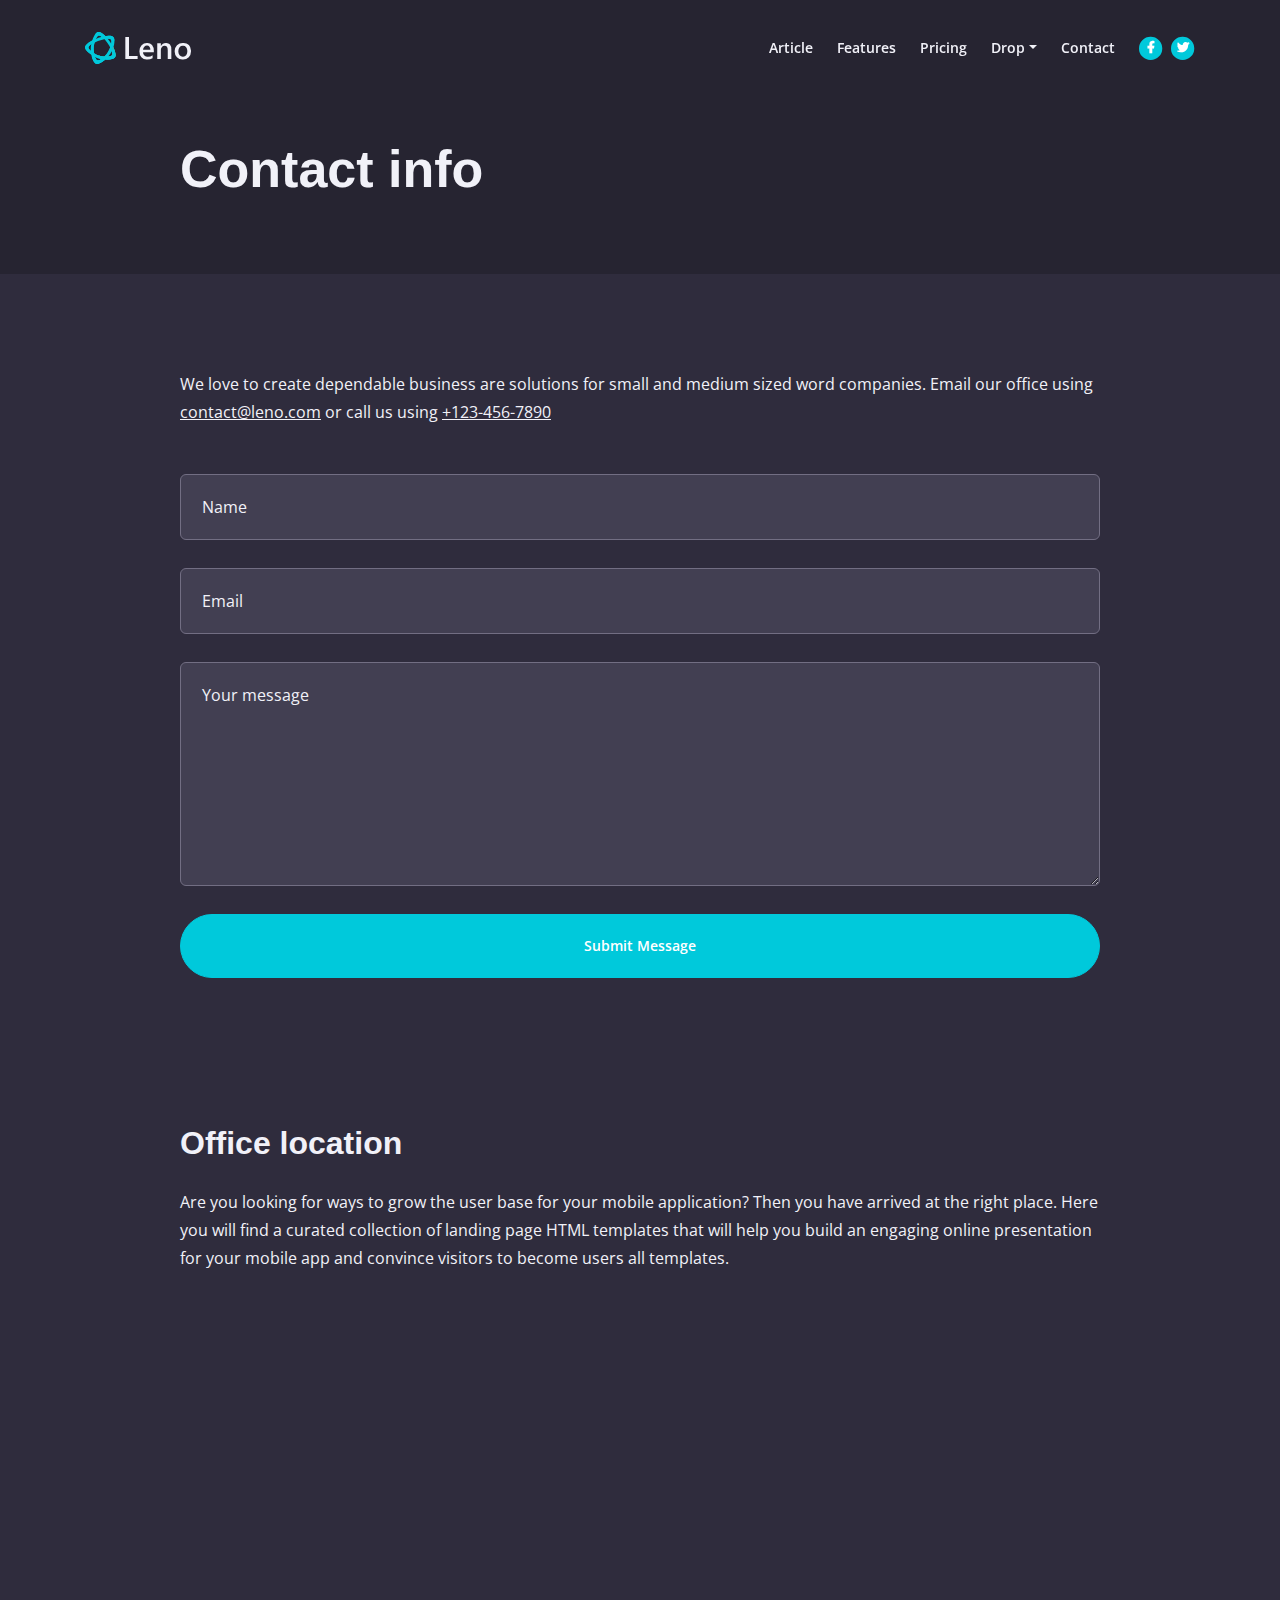
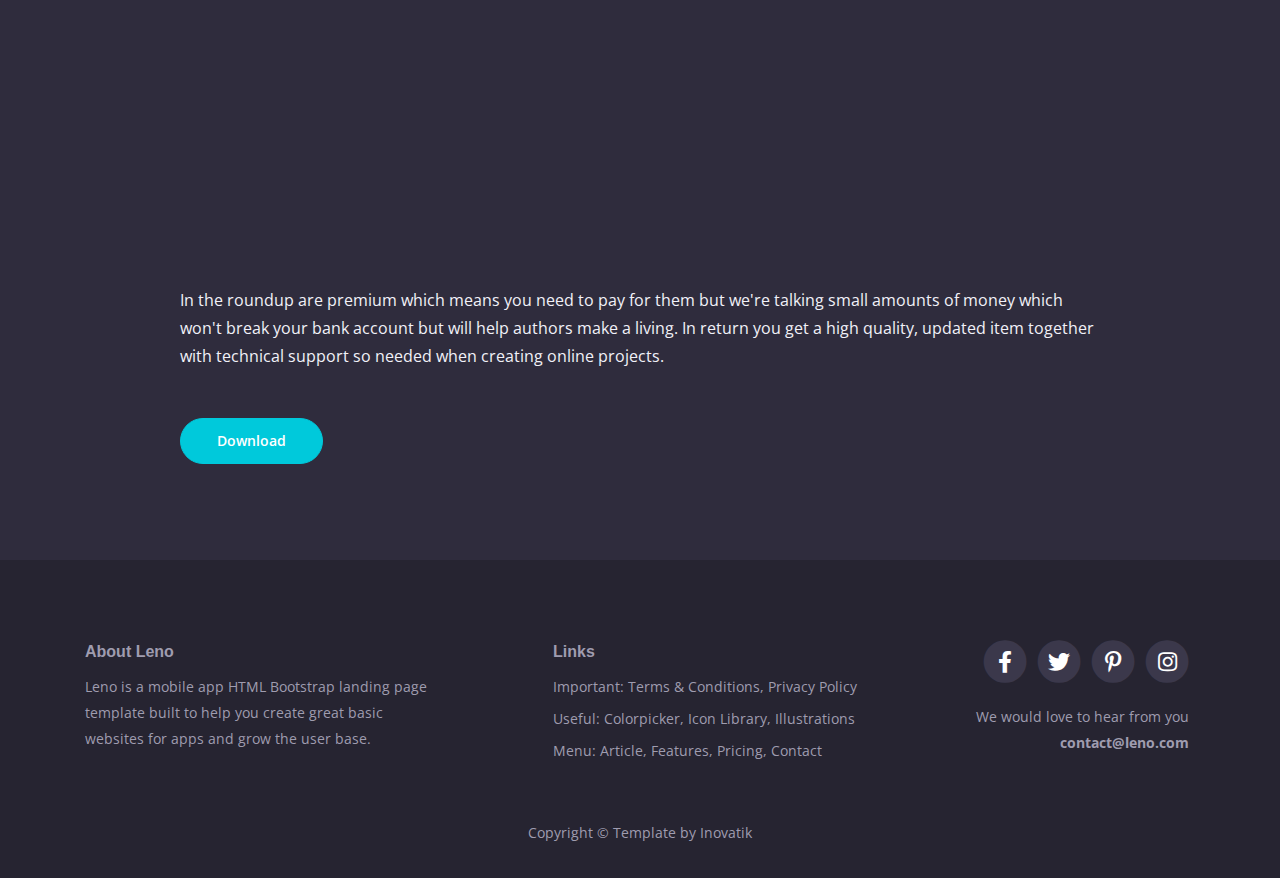
==== contact.html @ f5b984d1 "Init" ====
<!DOCTYPE html>
<html lang="en">

<!-- Mirrored from inovatik.com/leno/contact.html by HTTrack Website Copier/3.x [XR&CO'2014], Sun, 28 Mar 2021 18:27:42 GMT -->
<head>
    <meta charset="utf-8">
    <meta name="viewport" content="width=device-width, initial-scale=1, shrink-to-fit=no">
    
    <!-- SEO Meta Tags -->
    <meta name="description" content="Leno is a mobile app landing page template made with HTML and Bootstrap to help you present mobile apps to the online audience and convince visitors to download from the app stores">
    <meta name="author" content="Inovatik">

    <!-- OG Meta Tags to improve the way the post looks when you share the page on LinkedIn, Facebook, Google+ -->
	<meta property="og:site_name" content="" /> <!-- website name -->
	<meta property="og:site" content="" /> <!-- website link -->
	<meta property="og:title" content=""/> <!-- title shown in the actual shared post -->
	<meta property="og:description" content="" /> <!-- description shown in the actual shared post -->
	<meta property="og:image" content="" /> <!-- image link, make sure it's jpg -->
	<meta property="og:url" content="" /> <!-- where do you want your post to link to -->
	<meta property="og:type" content="article" />

    <!-- Webpage Title -->
    <title>Contact Details - Leno</title>
    
    <!-- Styles -->
    <link href="https://fonts.googleapis.com/css2?family=Open+Sans:ital,wght@0,400;0,600;0,700;1,400&amp;display=swap" rel="stylesheet">
    <link href="https://fonts.googleapis.com/css2?family=Poppins:wght@600&amp;display=swap" rel="stylesheet">
    <link href="css/bootstrap.css" rel="stylesheet">
    <link href="css/fontawesome-all.css" rel="stylesheet">
    <link href="css/swiper.css" rel="stylesheet">
	<link href="css/magnific-popup.css" rel="stylesheet">
	<link href="css/styles.css" rel="stylesheet">
	
	<!-- Favicon  -->
    <link rel="icon" href="images/favicon.png">
</head>
<body data-spy="scroll" data-target=".fixed-top">
    
    <!-- Navigation -->
    <nav class="navbar navbar-expand-lg fixed-top navbar-dark">
        <div class="container">
            
            <!-- Text Logo - Use this if you don't have a graphic logo -->
            <!-- <a class="navbar-brand logo-text page-scroll" href="index.html">Leno</a> -->

            <!-- Image Logo -->
            <a class="navbar-brand logo-image" href="index.html"><img src="images/logo.svg" alt="alternative"></a> 

            <button class="navbar-toggler p-0 border-0" type="button" data-toggle="offcanvas">
                <span class="navbar-toggler-icon"></span>
            </button>

            <div class="navbar-collapse offcanvas-collapse" id="navbarsExampleDefault">
                <ul class="navbar-nav ml-auto">
                    <li class="nav-item">
                        <a class="nav-link page-scroll" href="article.html">Article <span class="sr-only">(current)</span></a>
                    </li>
                    <li class="nav-item">
                        <a class="nav-link page-scroll" href="features.html">Features</a>
                    </li>
                    <li class="nav-item">
                        <a class="nav-link page-scroll" href="pricing.html">Pricing</a>
                    </li>
                    <li class="nav-item dropdown">
                        <a class="nav-link dropdown-toggle" href="#" id="dropdown01" data-toggle="dropdown" aria-haspopup="true" aria-expanded="false">Drop</a>
                        <div class="dropdown-menu" aria-labelledby="dropdown01">
                            <a class="dropdown-item page-scroll" href="terms.html">Terms Conditions</a>
                            <div class="dropdown-divider"></div>
                            <a class="dropdown-item page-scroll" href="privacy.html">Privacy Policy</a>
                        </div>
                    </li>
                    <li class="nav-item">
                        <a class="nav-link page-scroll" href="contact.html">Contact</a>
                    </li>
                </ul>
                <span class="nav-item social-icons">
                    <span class="fa-stack">
                        <a href="#your-link">
                            <i class="fas fa-circle fa-stack-2x"></i>
                            <i class="fab fa-facebook-f fa-stack-1x"></i>
                        </a>
                    </span>
                    <span class="fa-stack">
                        <a href="#your-link">
                            <i class="fas fa-circle fa-stack-2x"></i>
                            <i class="fab fa-twitter fa-stack-1x"></i>
                        </a>
                    </span>
                </span>
            </div> <!-- end of navbar-collapse -->
        </div> <!-- end of container -->
    </nav> <!-- end of navbar -->
    <!-- end of navigation -->


    <!-- Header -->
    <header class="ex-header bg-dark-blue">
        <div class="container">
            <div class="row">
                <div class="col-xl-10 offset-xl-1">
                    <h1>Contact info</h1>
                </div> <!-- end of col -->
            </div> <!-- end of row -->
        </div> <!-- end of container -->
    </header> <!-- end of ex-header -->
    <!-- end of header -->


    <!-- Form -->
    <div class="ex-form-1 pt-6 pb-5">
        <div class="container">
            <div class="row">
                <div class="col-xl-10 offset-xl-1">
                    <p class="mb-5">We love to create dependable business are solutions for small and medium sized word companies. Email our office using <a href="mailto:contact@leno.com">contact@leno.com</a> or call us using <a href="tel:123-456-7890">+123-456-7890</a></p>
                    
                    <!-- Contact Form -->
                    <form id="contactForm" class="mb-6" data-toggle="validator" data-focus="false">
                        <div class="form-group">
                            <input type="text" class="form-control-input" id="cname" required>
                            <label class="label-control" for="cname">Name</label>
                            <div class="help-block with-errors"></div>
                        </div>
                        <div class="form-group">
                            <input type="email" class="form-control-input" id="cemail" required>
                            <label class="label-control" for="cemail">Email</label>
                            <div class="help-block with-errors"></div>
                        </div>
                        <div class="form-group">
                            <textarea class="form-control-textarea" id="cmessage" required></textarea>
                            <label class="label-control" for="cmessage">Your message</label>
                            <div class="help-block with-errors"></div>
                        </div>
                        <div class="form-group">
                            <button type="submit" class="form-control-submit-button">Submit Message</button>
                        </div>
                        <div class="form-message">
                            <div id="cmsgSubmit" class="h3 text-center hidden"></div>
                        </div>
                    </form>
                    <!-- end of contact form -->

                </div> <!-- end of col -->
            </div> <!-- end of row -->
        </div> <!-- end of container -->
    </div> <!-- end of ex-form-1 -->
    <!-- end of form -->


    <!-- Basic -->
    <div class="ex-basic-1">
        <div class="container">
            <div class="row">
                <div class="col-xl-10 offset-xl-1">
                    <h2 class="mb-4">Office location</h2>
                    <p class="mb-5">Are you looking for ways to grow the user base for your mobile application? Then you have arrived at the right place. Here you will find a curated collection of landing page HTML templates that will help you build an engaging online presentation for your mobile app and convince visitors to become users all templates.</p>
                        
                    <div class="map-responsive">
                        <iframe src="https://www.google.com/maps/embed?pb=!1m18!1m12!1m3!1d1241.5303553091994!2d-0.14076024298621118!3d51.51210217963597!2m3!1f0!2f0!3f0!3m2!1i1024!2i768!4f13.1!3m3!1m2!1s0x487604d502268421%3A0x6a7d62889992f993!2sRegent+St%2C+Soho%2C+London+W1B+5TH%2C+UK!5e0!3m2!1sen!2sro!4v1476174541049" allowfullscreen></iframe>
                    </div>
                        
                    <p class="mb-5">In the roundup are premium which means you need to pay for them but we're talking small amounts of money which won't break your bank account but will help authors make a living. In return you get a high quality, updated item together with technical support so needed when creating online projects.</p>
                    <a class="btn-solid-reg mb-6" href="index.html">Download</a>
                </div> <!-- end of col -->
            </div> <!-- end of row -->
        </div> <!-- end of container -->
    </div> <!-- end of ex-basic-1 -->
    <!-- end of basic -->


    <!-- Footer -->
    <div class="footer bg-dark-blue">
        <div class="container">
            <div class="row">
                <div class="col-lg-12">
                    <div class="footer-col first">
                        <h6>About Leno</h6>
                        <p class="p-small">Leno is a mobile app HTML Bootstrap landing page template built to help you create great basic websites for apps and grow the user base.</p>
                    </div> <!-- end of footer-col -->
                    <div class="footer-col second">
                        <h6>Links</h6>
                        <ul class="list-unstyled li-space-lg p-small">
                            <li>Important: <a href="terms.html">Terms & Conditions</a>, <a href="privacy.html">Privacy Policy</a></li>
                            <li>Useful: <a href="#">Colorpicker</a>, <a href="#">Icon Library</a>, <a href="#">Illustrations</a></li>
                            <li>Menu: <a href="article.html">Article</a>, <a href="features.html">Features</a>, <a href="pricing.html">Pricing</a>, <a href="contact.html">Contact</a></li>
                        </ul>
                    </div> <!-- end of footer-col -->
                    <div class="footer-col third">
                        <span class="fa-stack">
                            <a href="#your-link">
                                <i class="fas fa-circle fa-stack-2x"></i>
                                <i class="fab fa-facebook-f fa-stack-1x"></i>
                            </a>
                        </span>
                        <span class="fa-stack">
                            <a href="#your-link">
                                <i class="fas fa-circle fa-stack-2x"></i>
                                <i class="fab fa-twitter fa-stack-1x"></i>
                            </a>
                        </span>
                        <span class="fa-stack">
                            <a href="#your-link">
                                <i class="fas fa-circle fa-stack-2x"></i>
                                <i class="fab fa-pinterest-p fa-stack-1x"></i>
                            </a>
                        </span>
                        <span class="fa-stack">
                            <a href="#your-link">
                                <i class="fas fa-circle fa-stack-2x"></i>
                                <i class="fab fa-instagram fa-stack-1x"></i>
                            </a>
                        </span>
                        <p class="p-small">We would love to hear from you <a href="mailto:contact@leno.com"><strong>contact@leno.com</strong></a></p>
                    </div> <!-- end of footer-col -->
                </div> <!-- end of col -->
            </div> <!-- end of row -->
        </div> <!-- end of container -->
    </div> <!-- end of footer -->  
    <!-- end of footer -->


    <!-- Copyright -->
    <div class="copyright bg-dark-blue">
        <div class="container">
            <div class="row">
                <div class="col-lg-12">
                    <p class="p-small">Copyright © <a href="https://inovatik.com/">Template by Inovatik</a></p>
                </div> <!-- end of col -->
            </div> <!-- enf of row -->
        </div> <!-- end of container -->
    </div> <!-- end of copyright --> 
    <!-- end of copyright -->
    
    	
    <!-- Scripts -->
    <script src="js/jquery.min.js"></script> <!-- jQuery for Bootstrap's JavaScript plugins -->
    <script src="js/bootstrap.min.js"></script> <!-- Bootstrap framework -->
    <script src="js/jquery.easing.min.js"></script> <!-- jQuery Easing for smooth scrolling between anchors -->
    <script src="js/swiper.min.js"></script> <!-- Swiper for image and text sliders -->
    <script src="js/jquery.magnific-popup.js"></script> <!-- Magnific Popup for lightboxes -->
    <script src="js/morphext.min.js"></script> <!-- Morphtext rotating text in the header -->
    <script src="js/scripts.js"></script> <!-- Custom scripts -->
</body>

<!-- Mirrored from inovatik.com/leno/contact.html by HTTrack Website Copier/3.x [XR&CO'2014], Sun, 28 Mar 2021 18:27:42 GMT -->
</html>
---- css/styles.css ----
/* Template: Leno Mobile App Website Bootstrap HTML Template
   Author: Inovatik
   Description: Master CSS file
*/

/*****************************************
Table Of Contents:

- General Styles
- Navigation
- Header
- Testimonials
- Features
- Video
- Details 1
- Details 1 Lightbox
- Details 2
- Statistics
- Screenshots
- Download
- Footer
- Copyright
- Back To Top Button
- Extra Pages
******************************************/

/*****************************************
Colors:
- Backgrounds - light dark blue #2f2c3d
- Background, navbar - dark blue #262431
- Input fields, text-box - light dark blue #423f52
- Buttons, icons - blue #00c9db
- Body text, heading text - light gray #f1f1f8
******************************************/


/**************************/
/*     General Styles     */
/**************************/
body,
html {
    width: 100%;
	height: 100%;
	background-color: #2f2c3d;
}

body, p {
	color: #f1f1f8; 
	font: 400 1rem/1.75rem "Open Sans", sans-serif;
}

h1 {
	color: #f1f1f8;
	font: 700 2.75rem/3.5rem "Montserrat", sans-serif;
}

h2 {
	color: #f1f1f8;
	font: 700 2rem/2.625rem "Montserrat", sans-serif;
}

h3 {
	color: #f1f1f8;
	font: 700 1.5rem/2.25rem "Montserrat", sans-serif;
}

h4 {
	color: #f1f1f8;
	font: 700 1.375rem/2.125rem "Montserrat", sans-serif;
}

h5 {
	color: #f1f1f8;
	font: 700 1.125rem/1.625rem "Montserrat", sans-serif;
}

h6 {
	color: #f1f1f8;
	font: 700 1rem/1.5rem "Montserrat", sans-serif;
}

.p-large {
	font-size: 1.125rem;
	line-height: 1.875rem;
}

.p-small {
	font-size: 0.875rem;
	line-height: 1.625rem;
}

.testimonial-text {
	font-style: italic;
}

.testimonial-author {
	font: 700 1rem/1.5rem "Montserrat", sans-serif;
}

.li-space-lg li {
	margin-bottom: 0.5rem;
}

a {
	color: #f1f1f8;
	text-decoration: underline;
}

a:hover {
	color: #f1f1f8;
	text-decoration: underline;
}

.blue {
	color: #00c9db;
}

.hr-heading {
	display: inline-block;
	width: 4.5rem;
	height: 0.125rem;
	margin-top: 0;
	border: none;
	background-color: #00c9db;
}

.bg-dark-blue {
	background-color: #262431;
}

.mb-6 {
	margin-bottom: 6rem;
}

.pt-6 {
	padding-top: 6rem;
}

.btn-solid-reg {
	display: inline-block;
	padding: 1.375rem 2.25rem 1.375rem 2.25rem;
	border: 1px solid #00c9db;
	border-radius: 2rem;
	background-color: #00c9db;
	color: #ffffff;
	font-weight: 600;
	font-size: 0.875rem;
	line-height: 0;
	text-decoration: none;
	transition: all 0.2s;
}

.btn-solid-reg:hover {
	border: 1px solid #00c9db;
	background-color: transparent;
	color: #00c9db;
	text-decoration: none;
}

.btn-solid-lg {
	display: inline-block;
	padding: 1.625rem 2.5rem 1.625rem 2.5rem;
	border: 1px solid #00c9db;
	border-radius: 2rem;
	background-color: #00c9db;
	color: #ffffff;
	font-weight: 600;
	font-size: 0.875rem;
	line-height: 0;
	text-decoration: none;
	transition: all 0.2s;
}

.btn-solid-lg:hover {
	border: 1px solid #00c9db;
	background-color: transparent;
	color: #00c9db;
	text-decoration: none;
}

.btn-solid-lg .fab {
	margin-right: 0.5rem;
	font-size: 1.25rem;
	line-height: 0;
	vertical-align: top;
}

.btn-solid-lg .fab.fa-google-play {
	font-size: 1rem;
}

.btn-outline-reg {
	display: inline-block;
	padding: 1.375rem 2.25rem 1.375rem 2.25rem;
	border: 1px solid #f1f1f8;
	border-radius: 2rem;
	background-color: transparent;
	color: #f1f1f8;
	font-weight: 600;
	font-size: 0.875rem;
	line-height: 0;
	text-decoration: none;
	transition: all 0.2s;
}

.btn-outline-reg:hover {
	border: 1px solid #f1f1f8;
	background-color: #f1f1f8;
	color: #2f2c3d;
	text-decoration: none;
}

.btn-outline-lg {
	display: inline-block;
	padding: 1.5rem 2.375rem 1.5rem 2.375rem;
	border: 1px solid #f1f1f8;
	border-radius: 2rem;
	background-color: transparent;
	color: #f1f1f8;
	font-weight: 600;
	font-size: 0.875rem;
	line-height: 0;
	text-decoration: none;
	transition: all 0.2s;
}

.btn-outline-lg:hover {
	border: 1px solid #f1f1f8;
	background-color: #f1f1f8;
	color: #2f2c3d;
	text-decoration: none;
}

.btn-outline-sm {
	display: inline-block;
	padding: 1rem 1.5rem 1rem 1.5rem;
	border: 1px solid #f1f1f8;
	border-radius: 2rem;
	background-color: transparent;
	color: #f1f1f8;
	font-weight: 600;
	font-size: 0.875rem;
	line-height: 0;
	text-decoration: none;
	transition: all 0.2s;
}

.btn-outline-sm:hover {
	border: 1px solid #f1f1f8;
	background-color: #f1f1f8;
	color: #2f2c3d;
	text-decoration: none;
}

.form-group {
	position: relative;
	margin-bottom: 1.25rem;
}

.form-group.has-error.has-danger {
	margin-bottom: 0.625rem;
}

.form-group.has-error.has-danger .help-block.with-errors ul {
	margin-top: 0.375rem;
}

.label-control {
	position: absolute;
	top: 0.87rem;
	left: 1.375rem;
	color: #f1f1f8;
	opacity: 1;
	font-size: 0.875rem;
	line-height: 1.375rem;
	cursor: text;
	transition: all 0.2s ease;
}

.form-control-input:focus + .label-control,
.form-control-input.notEmpty + .label-control,
.form-control-textarea:focus + .label-control,
.form-control-textarea.notEmpty + .label-control {
	top: 0.125rem;
	opacity: 1;
	font-size: 0.75rem;
	font-weight: 700;
}

.form-control-input,
.form-control-select {
	display: block; /* needed for proper display of the label in Firefox, IE, Edge */
	width: 100%;
	padding-top: 1.0625rem;
	padding-bottom: 0.0625rem;
	padding-left: 1.3125rem;
	border: 1px solid #726e83;
	border-radius: 0.375rem;
	background-color: #423f52;
	color: #f1f1f8;
	font-size: 0.875rem;
	line-height: 1.875rem;
	transition: all 0.2s;
	-webkit-appearance: none; /* removes inner shadow on form inputs on ios safari */
}

.form-control-select {
	padding-top: 0.5rem;
	padding-bottom: 0.5rem;
	height: 3rem;
}

select {
    /* you should keep these first rules in place to maintain cross-browser behavior */
    -webkit-appearance: none;
	-moz-appearance: none;
	-ms-appearance: none;
    -o-appearance: none;
    appearance: none;
    background-image: url('../images/down-arrow.png');
    background-position: 96% 50%;
    background-repeat: no-repeat;
    outline: none;
}

.form-control-textarea {
	display: block; /* used to eliminate a bottom gap difference between Chrome and IE/FF */
	width: 100%;
	height: 14rem; /* used instead of html rows to normalize height between Chrome and IE/FF */
	padding-top: 1.5rem;
	padding-left: 1.3125rem;
	border: 1px solid #726e83;
	border-radius: 0.375rem;
	background-color: #423f52;
	color: #f1f1f8;
	font-size: 0.875rem;
	line-height: 1.75rem;
	transition: all 0.2s;
}

.form-control-input:focus,
.form-control-select:focus,
.form-control-textarea:focus {
	border: 1px solid #a1a1a1;
	outline: none; /* Removes blue border on focus */
}

.form-control-input:hover,
.form-control-select:hover,
.form-control-textarea:hover {
	border: 1px solid #a1a1a1;
}

input[type='checkbox'] {
	vertical-align: -10%;
	margin-right: 0.5rem;
}

.form-control-submit-button {
	display: inline-block;
	width: 100%;
	height: 3.125rem;
	border: 1px solid #00c9db;
	border-radius: 0.375rem;
	background-color: #00c9db;
	color: #ffffff;
	font-weight: 600;
	font-size: 0.875rem;
	line-height: 0;
	cursor: pointer;
	transition: all 0.2s;
}

.form-control-submit-button:hover {
	border: 1px solid #00c9db;
	background-color: transparent;
	color: #00c9db;
}


/* Fade-move Animation For Details Lightbox - Magnific Popup */
/* at start */
.my-mfp-slide-bottom .zoom-anim-dialog {
	opacity: 0;
	transition: all 0.2s ease-out;
	-webkit-transform: translateY(-1.25rem) perspective(37.5rem) rotateX(10deg);
	-ms-transform: translateY(-1.25rem) perspective(37.5rem) rotateX(10deg);
	transform: translateY(-1.25rem) perspective(37.5rem) rotateX(10deg);
}

/* animate in */
.my-mfp-slide-bottom.mfp-ready .zoom-anim-dialog {
	opacity: 1;
	-webkit-transform: translateY(0) perspective(37.5rem) rotateX(0); 
	-ms-transform: translateY(0) perspective(37.5rem) rotateX(0); 
	transform: translateY(0) perspective(37.5rem) rotateX(0); 
}

/* animate out */
.my-mfp-slide-bottom.mfp-removing .zoom-anim-dialog {
	opacity: 0;
	-webkit-transform: translateY(-0.625rem) perspective(37.5rem) rotateX(10deg); 
	-ms-transform: translateY(-0.625rem) perspective(37.5rem) rotateX(10deg); 
	transform: translateY(-0.625rem) perspective(37.5rem) rotateX(10deg); 
}

/* dark overlay, start state */
.my-mfp-slide-bottom.mfp-bg {
	opacity: 0;
	transition: opacity 0.2s ease-out;
}

/* animate in */
.my-mfp-slide-bottom.mfp-ready.mfp-bg {
	opacity: 0.8;
}
/* animate out */
.my-mfp-slide-bottom.mfp-removing.mfp-bg {
	opacity: 0;
}
/* end of fade-move animation for details lightbox - magnific popup */

/* Fade Animation For Image Lightbox - Magnific Popup */
@-webkit-keyframes fadeIn {
	from {
		opacity: 0;
	}
	to {
		opacity: 1;
	}
}

@keyframes fadeIn {
	from {
		opacity: 0;
	}
	to {
		opacity: 1;
	}
}

.fadeIn {
	-webkit-animation: fadeIn 0.6s;
	animation: fadeIn 0.6s;
}

@-webkit-keyframes fadeOut {
	from {
		opacity: 1;
	}
	to {
		opacity: 0;
	}
}

@keyframes fadeOut {
	from {
		opacity: 1;
	}
	to {
		opacity: 0;
	}
}

.fadeOut {
	-webkit-animation: fadeOut 0.8s;
	animation: fadeOut 0.8s;
}
/* end of fade animation for image lightbox - magnific popup */


/**********************/
/*     Navigation     */
/**********************/
.navbar {
	background-color: #262431;
	font-weight: 600;
	font-size: 0.875rem;
	line-height: 0.875rem;
	box-shadow: 0 0.0625rem 0.375rem 0 rgba(0, 0, 0, 0.3);
}

.navbar .navbar-brand {
	padding-top: 0.25rem;
	padding-bottom: 0.25rem;
}

.navbar .logo-image img {
    width: 6.625rem;
	height: 2rem;
}

.navbar .logo-text {
	color: #f1f1f8;
	font-weight: 700;
	font-size: 2rem;
	line-height: 1rem;
	text-decoration: none;
}

.offcanvas-collapse {
	position: fixed;
	top: 3.25rem; /* adjusts the height between the top of the page and the offcanvas menu */
	bottom: 0;
	left: 100%;
	width: 100%;
	padding-right: 1rem;
	padding-left: 1rem;
	overflow-y: auto;
	visibility: hidden;
	background-color: #262431;
	transition: visibility .3s ease-in-out, -webkit-transform .3s ease-in-out;
	transition: transform .3s ease-in-out, visibility .3s ease-in-out;
	transition: transform .3s ease-in-out, visibility .3s ease-in-out, -webkit-transform .3s ease-in-out;
}

.offcanvas-collapse.open {
	visibility: visible;
	-webkit-transform: translateX(-100%);
	transform: translateX(-100%);
}

.navbar .navbar-nav {
	margin-top: 0.75rem;
	margin-bottom: 0.5rem;
}

.navbar .nav-item .nav-link {
	padding-top: 0.625rem;
	padding-bottom: 0.625rem;
	color: #f1f1f8;
	text-decoration: none;
	transition: all 0.2s ease;
}

.navbar .nav-item.dropdown.show .nav-link,
.navbar .nav-item .nav-link:hover,
.navbar .nav-item .nav-link.active {
	color: #00c9db;
}

/* Dropdown Menu */
.navbar .dropdown .dropdown-menu {
	animation: fadeDropdown 0.2s; /* required for the fade animation */
}

@keyframes fadeDropdown {
    0% {
        opacity: 0;
    }

    100% {
        opacity: 1;
	}
}

.navbar .dropdown-menu {
	margin-top: 0.5rem;
	margin-bottom: 0.5rem;
	padding-top: 0.75rem;
	padding-bottom: 0.75rem;
	border: none;
	background-color: #262431;
}

.navbar .dropdown-item {
	padding-top: 0.5rem;
	padding-bottom: 0.5rem;
	color: #f1f1f8;
	font-weight: 600;
	font-size: 0.875rem;
	line-height: 0.875rem;
	text-decoration: none;
}

.navbar .dropdown-item:hover {
	background-color: #262431;
	color: #00c9db;
}

.navbar .dropdown-divider {
	width: 100%;
	height: 1px;
	margin: 0.5rem auto 0.5rem auto;
	border: none;
	background-color: #3a3942;
}
/* end of dropdown menu */

.navbar .social-icons {
	display: block;
}

.navbar .fa-stack {
	width: 2em;
	margin-top: 0.25rem;
	margin-right: 0.25rem;
	font-size: 0.75rem;
}

.navbar .fa-stack-2x {
	color: #00c9db;
	transition: all 0.2s ease;
}

.navbar .fa-stack-1x {
	color: #ffffff;
	transition: all 0.2s ease;
}

.navbar .fa-stack:hover .fa-stack-2x {
	color: #ffffff;
}

.navbar .fa-stack:hover .fa-stack-1x {
	color: #00c9db;
}

.navbar .navbar-toggler {
	padding: 0;
	border: none;
	font-size: 1.25rem;
}


/*****************/
/*    Header     */
/*****************/
.header {
	padding-top: 8rem;
	padding-bottom: 7.75rem;
	background: linear-gradient(rgba(0, 0, 0, 0.0), rgba(0, 0, 0, 0.0)), url('../images/header-background.jpg') center center no-repeat;
	background-size: cover;
	text-align: center;
}

.header h1 {
	margin-bottom: 1rem;
}

.header h1 #js-rotating {
	color: #00c9db;
}

.header .p-large {
	margin-bottom: 2.5rem;
}

.header .btn-solid-lg {
	margin-right: 0.375rem;
	margin-bottom: 1.125rem;
	margin-left: 0.375rem;
}

.header .text-container {
	margin-bottom: 4rem;
}


/************************/
/*     Testimonials     */
/************************/
.slider-1 {
	padding-top: 7rem;
	padding-bottom: 7rem;
}

.slider-1 .slider-container {
	position: relative;
}

.slider-1 .swiper-container {
	position: static;
	width: 86%;
	text-align: center;
}

.slider-1 .swiper-button-prev:focus,
.slider-1 .swiper-button-next:focus {
	/* even if you can't see it chrome you can see it on mobile device */
	outline: none;
}

.slider-1 .swiper-button-prev {
	left: -0.875rem;
	background-image: url("data:image/svg+xml;charset=utf-8,%3Csvg%20xmlns%3D'http%3A%2F%2Fwww.w3.org%2F2000%2Fsvg'%20viewBox%3D'0%200%2028%2044'%3E%3Cpath%20d%3D'M0%2C22L22%2C0l2.1%2C2.1L4.2%2C22l19.9%2C19.9L22%2C44L0%2C22L0%2C22L0%2C22z'%20fill%3D'%23ffffff'%2F%3E%3C%2Fsvg%3E");
	background-size: 1.125rem 1.75rem;
}

.slider-1 .swiper-button-next {
	right: -0.875rem;
	background-image: url("data:image/svg+xml;charset=utf-8,%3Csvg%20xmlns%3D'http%3A%2F%2Fwww.w3.org%2F2000%2Fsvg'%20viewBox%3D'0%200%2028%2044'%3E%3Cpath%20d%3D'M27%2C22L27%2C22L5%2C44l-2.1-2.1L22.8%2C22L2.9%2C2.1L5%2C0L27%2C22L27%2C22z'%20fill%3D'%23ffffff'%2F%3E%3C%2Fsvg%3E");
	background-size: 1.125rem 1.75rem;
}

.slider-1 .card {
	position: relative;
	border: none;
	background-color: transparent;
}

.slider-1 .card-image {
	width: 5rem;
	height: 5rem;
	margin-right: auto;
	margin-bottom: 1.25rem;
	margin-left: auto;
	border-radius: 50%;
}

.slider-1 .card-body {
	padding: 0;
}

.slider-1 .testimonial-text {
	margin-bottom: 0.75rem;
}

.slider-1 .testimonial-author {
	margin-bottom: 0;
}


/********************/
/*     Features     */
/********************/
.tabs {
	padding-top: 7.5rem;
	padding-bottom: 5.75rem;
	background-color: #2f2c3d;
}

.tabs h2 {
	text-align: center;
}

.tabs .p-heading {
	margin-bottom: 3.125rem;
	text-align: center;
}

.tabs .nav-tabs {
	margin-right: auto;
	margin-bottom: 2.5rem;
	margin-left: auto;
	justify-content: center;
	border-bottom: none;
}

.tabs .nav-link {
	margin-bottom: 1rem;
	padding: 0.5rem 1.375rem 0.25rem 1.375rem;
	border: none;
	border-bottom: 0.1875rem solid #f1f1f8;
	border-radius: 0;
	color: #f1f1f8;
	font: 700 1rem/1.75rem "Montserrat", sans-serif;
	text-decoration: none;
	transition: all 0.2s ease;
}

.tabs .nav-link.active,
.tabs .nav-link:hover {
	border-bottom: 0.1875rem solid #00c9db;
	background-color: transparent;
	color: #00c9db;
}

.tabs .nav-link .fas {
	margin-right: 0.375rem;
	font-size: 1rem;
}

.tabs .tab-content {
	width: 100%; /* for proper display in IE11 */
}

.tabs .fa-stack {
	width: 2em;
	margin-right: 0.625rem;
	font-size: 1.25rem;
}

.tabs .fa-stack-2x {
	color: #00c9db;
}

.tabs .fa-stack-1x {
	color: #ffffff;
}

.tabs #tab-1 .li-space-lg li {
	margin-bottom: 1.375rem;
}

.tabs #tab-1 img {
	display: block;
	margin: 2rem auto 5rem auto;
}

.tabs #tab-2 img {
	display: block;
	margin: 0 auto 4rem auto;
}

.tabs #tab-2 p.sub-heading {
	margin-bottom: 2.5rem;
}

.tabs #tab-2 .list-unstyled {
	margin-bottom: 0;
}

.tabs #tab-2 .li-space-lg li {
	margin-bottom: 1.375rem;
}

.tabs #tab-2 h3 {
	margin-bottom: 0.75rem;
}

.tabs #tab-3 .li-space-lg li {
	margin-bottom: 1.375rem;
}

.tabs #tab-3 h3 {
	margin-top: 1rem;
	margin-bottom: 0.75rem;
}

.tabs #tab-3 p.sub-heading {
	margin-bottom: 3rem;
}

.tabs #tab-3 img {
	display: block;
	margin: 1rem auto 2rem auto;
}


/*****************/
/*     Video     */
/*****************/
.basic-1 {
	padding-top: 7.5rem;
	padding-bottom: 8rem;
	background: url('../images/video-background.jpg') center center no-repeat;
	background-size: cover; 
}

.basic-1 h2 {
	text-align: center;
}

.basic-1 .p-heading {
	margin-bottom: 4rem;
	text-align: center;
}

.basic-1 .image-container img {
	border-radius: 0.5rem;
}

.basic-1 .video-wrapper {
	position: relative;
}

/* Video Play Button */
.basic-1 .video-play-button {
	position: absolute;
	z-index: 10;
	top: 50%;
	left: 50%;
	display: block;
	box-sizing: content-box;
	width: 2rem;
	height: 2.75rem;
	padding: 1.125rem 1.25rem 1.125rem 1.75rem;
	border-radius: 50%;
	-webkit-transform: translateX(-50%) translateY(-50%);
	-ms-transform: translateX(-50%) translateY(-50%);
	transform: translateX(-50%) translateY(-50%);
}
  
.basic-1 .video-play-button:before {
	content: "";
	position: absolute;
	z-index: 0;
	top: 50%;
	left: 50%;
	display: block;
	width: 4.75rem;
	height: 4.75rem;
	border-radius: 50%;
	background: #00c9db;
	animation: pulse-border 1500ms ease-out infinite;
	-webkit-transform: translateX(-50%) translateY(-50%);
	-ms-transform: translateX(-50%) translateY(-50%);
	transform: translateX(-50%) translateY(-50%);
}
  
.basic-1 .video-play-button:after {
	content: "";
	position: absolute;
	z-index: 1;
	top: 50%;
	left: 50%;
	display: block;
	width: 4.375rem;
	height: 4.375rem;
	border-radius: 50%;
	background: #00c9db;
	transition: all 200ms;
	-webkit-transform: translateX(-50%) translateY(-50%);
	-ms-transform: translateX(-50%) translateY(-50%);
	transform: translateX(-50%) translateY(-50%);
}
  
.basic-1 .video-play-button span {
	position: relative;
	display: block;
	z-index: 3;
	top: 0.375rem;
	left: 0.25rem;
	width: 0;
	height: 0;
	border-left: 1.625rem solid #fff;
	border-top: 1rem solid transparent;
	border-bottom: 1rem solid transparent;
}
  
@keyframes pulse-border {
	0% {
		transform: translateX(-50%) translateY(-50%) translateZ(0) scale(1);
		opacity: 1;
	}
	100% {
		transform: translateX(-50%) translateY(-50%) translateZ(0) scale(1.5);
		opacity: 0;
	}
}
/* end of video play button */


/*********************/
/*     Details 1     */
/*********************/
.basic-2 {
	padding-top: 8rem;
	padding-bottom: 4.25rem;
}

.basic-2 .image-container {
	margin-bottom: 4rem;
}

.basic-2 h2 {
	margin-bottom: 1.875rem;
}

.basic-2 p {
	margin-bottom: 1.75rem;
}


/******************************/
/*     Details 1 Lightbox     */
/******************************/
.lightbox-basic {
	position: relative;
	max-width: 71.875rem;
	margin: 2.5rem auto;
	padding: 3rem 1rem;
	background-color: #2f2c3d;
	text-align: left;
}

.lightbox-basic .image-container {
	margin-bottom: 3rem;
	text-align: center;
}

.lightbox-basic .image-container img {
	border-radius: 0.5rem;
}

.lightbox-basic h3 {
	margin-bottom: 0.5rem;
}

.lightbox-basic hr {
	width: 2.75rem;
	margin-top: 0.125rem;
	margin-bottom: 1rem;
	margin-left: 0;
	border-top: 0.125rem solid #00c9db;
}

.lightbox-basic h4 {
	margin-top: 1.75rem;
	margin-bottom: 0.625rem;
}

.lightbox-basic .list-unstyled {
	margin-bottom: 1.5rem;
}

.lightbox-basic .list-unstyled .fas {
	color: #00c9db;
	font-size: 0.875rem;
	line-height: 1.75rem;
}

.lightbox-basic .list-unstyled .media-body {
	margin-left: 0.625rem;
}

.lightbox-basic .list-unstyled {
	margin-bottom: 1.5rem;
}

/* Action Button */
.lightbox-basic .btn-solid-reg.mfp-close {
	position: relative;
	width: auto;
	height: auto;
	color: #ffffff;
	opacity: 1;
	font-family: "Open Sans";
}

.lightbox-basic .btn-solid-reg.mfp-close:hover {
	color: #00c9db;
}
/* end of action Button */

/* Back Button */
.lightbox-basic .btn-outline-reg.mfp-close.as-button {
	position: relative;
	display: inline-block;
	width: auto;
	height: auto;
	margin-left: 0.375rem;
	padding: 1.375rem 2.25rem 1.375rem 2.25rem;
	border: 1px solid #ffffff;
	color: #ffffff;
	opacity: 1;
	font-family: "Open Sans";
}

.lightbox-basic .btn-outline-reg.mfp-close.as-button:hover {
	background-color: #ffffff;
	color: #262431;
}
/* end of back button */

/* Close X Button */
.lightbox-basic button.mfp-close.x-button {
	position: absolute;
	top: -0.125rem;
	right: -0.125rem;
	width: 2.75rem;
	height: 2.75rem;
	color: #ffffff;
}
/* end of close x button */


/*********************/
/*     Details 2     */
/*********************/
.basic-3 {
	padding-top: 4.25rem;
	padding-bottom: 4rem;
}

.basic-3 .text-container {
	margin-bottom: 4rem;
}

.basic-3 h2 {
	margin-bottom: 1.875rem;
}

.basic-3 p {
	margin-bottom: 1.75rem;
}


/**********************/
/*     Statistics     */
/**********************/
.counter {
	padding-top: 4rem;
	padding-bottom: 3.25rem;
	background-color: #262431;
	text-align: center;
}

.counter #counter {
	margin-bottom: 0.75rem;
}

.counter #counter .cell {
	display: inline-block;
	width: 7.375rem;
	margin-right: 1.5rem;
	margin-bottom: 4rem;
	margin-left: 1.5rem;
	vertical-align: top;
}

.counter #counter .fas {
	margin-bottom: 1rem;
	font-size: 2.25rem;
	color: #00c9db;
}

.counter #counter .counter-value {
	color: #f1f1f8;
	font-family: Montserrat;
	font-weight: 700;
	font-size: 3.375rem;
	line-height: 3.875rem;
	vertical-align: middle;
}

.counter #counter .counter-info {
	margin-bottom: 0;
	color: #f1f1f8;
	vertical-align: middle;
}


/***********************/
/*     Screenshots     */
/***********************/
.slider-2 {
	padding-top: 7.5rem;
	padding-bottom: 8.125rem;
}

.slider-2 .h2-heading {
	text-align: center;
}

.slider-2 .hr-heading {
	display: block;
	margin-right: auto;
	margin-bottom: 3.75rem;
	margin-left: auto;
}

.slider-2 .slider-container {
	position: relative;
}

.slider-2 .swiper-container {
	position: static;
	width: 90%;
	text-align: center;
}

.slider-2 .swiper-button-prev,
.slider-2 .swiper-button-next {
	top: 50%;
	width: 1.125rem;
}

.slider-2 .swiper-button-prev:focus,
.slider-2 .swiper-button-next:focus {
	/* even if you can't see it chrome you can see it on mobile device */
	outline: none;
}

.slider-2 .swiper-button-prev {
	left: -0.5rem;
	background-image: url("data:image/svg+xml;charset=utf-8,%3Csvg%20xmlns%3D'http%3A%2F%2Fwww.w3.org%2F2000%2Fsvg'%20viewBox%3D'0%200%2028%2044'%3E%3Cpath%20d%3D'M0%2C22L22%2C0l2.1%2C2.1L4.2%2C22l19.9%2C19.9L22%2C44L0%2C22L0%2C22L0%2C22z'%20fill%3D'%23ffffff'%2F%3E%3C%2Fsvg%3E");
	background-size: 1.125rem 1.75rem;
}

.slider-2 .swiper-button-next {
	right: -0.5rem;
	background-image: url("data:image/svg+xml;charset=utf-8,%3Csvg%20xmlns%3D'http%3A%2F%2Fwww.w3.org%2F2000%2Fsvg'%20viewBox%3D'0%200%2028%2044'%3E%3Cpath%20d%3D'M27%2C22L27%2C22L5%2C44l-2.1-2.1L22.8%2C22L2.9%2C2.1L5%2C0L27%2C22L27%2C22z'%20fill%3D'%23ffffff'%2F%3E%3C%2Fsvg%3E");
	background-size: 1.125rem 1.75rem;
}


/********************/
/*     Download     */
/********************/
.basic-4 {
	padding-top: 7.75rem;
	padding-bottom: 8.125rem;
	background: url('../images/download-background.jpg') center center no-repeat;
	background-size: cover; 
}

.basic-4 .text-container {
	margin-bottom: 3.5rem;
	text-align: center;
}

.basic-4 h3 {
	margin-bottom: 1.875rem;
}

.basic-4 .btn-solid-lg {
	margin-right: 0.375rem;
	margin-bottom: 1.125rem;
	margin-left: 0.375rem;
}


/******************/
/*     Footer     */
/******************/
.footer {
	padding-top: 5rem;
	padding-bottom: 0.5rem;
}

.footer a {
	text-decoration: none;
}

.footer .footer-col {
	margin-bottom: 3rem;
}

.footer h6 {
	margin-bottom: 0.625rem;
	color: #9f9caf;
}

.footer p,
.footer a,
.footer ul {
	color: #9f9caf;
}

.footer .li-space-lg li {
	margin-bottom: 0.375rem;
}

.footer .footer-col.third .fa-stack {
	width: 2em;
	margin-bottom: 1.25rem;
	margin-right: 0.375rem;
	font-size: 1.375rem;
}

.footer .footer-col.third .fa-stack .fa-stack-1x {
    color: #ffffff;
	transition: all 0.2s ease;
}

.footer .footer-col.third .fa-stack .fa-stack-2x {
	color: #3b384b;
	transition: all 0.2s ease;
}

.footer .footer-col.third .fa-stack:hover .fa-stack-1x {
	color: #ffffff;
}

.footer .footer-col.third .fa-stack:hover .fa-stack-2x {
    color: #00c9db;
}


/*********************/
/*     Copyright     */
/*********************/
.copyright {
	padding-bottom: 1rem;
	text-align: center;
}

.copyright p,
.copyright a {
	color: #9f9caf;
	text-decoration: none;
}


/******************************/
/*     Back To Top Button     */
/******************************/
a.back-to-top {
	position: fixed;
	z-index: 999;
	right: 0.75rem;
	bottom: 0.75rem;
	display: none;
	width: 2.625rem;
	height: 2.625rem;
	border-radius: 1.875rem;
	background: #5557da url("../images/up-arrow.png") no-repeat center 47%;
	background-size: 1.125rem 1.125rem;
	text-indent: -9999px;
}

a:hover.back-to-top {
	background-color: #6b6de6;
}


/***********************/
/*     Extra Pages     */
/***********************/
.ex-header {
	padding-top: 8.5rem;
	padding-bottom: 4rem;
}

.ex-basic-1 .list-unstyled .fas {
	color: #00c9db;
	font-size: 0.375rem;
	line-height: 1.75rem;
}

.ex-basic-1 .list-unstyled .media-body {
	margin-left: 0.5rem;
}

.ex-basic-1 .list-unstyled.list-icon-lg .media {
	margin-bottom: 2.5rem;
}

.ex-basic-1 .list-unstyled.list-icon-lg .list-icon {
	width: 3rem;
	height: 3rem;
	border-radius: 50%;
	background-color: #00c9db;
	text-align: center;
}

.ex-basic-1 .list-unstyled.list-icon-lg .fas {
	color: #ffffff;
	font-size: 1rem;
	line-height: 3rem;
}

.ex-basic-1 .list-unstyled.list-icon-lg .media-body {
	margin-left: 1rem;
}

.ex-basic-1 .text-box {
	padding: 1.25rem 1.25rem 0.5rem 1.25rem;
	background-color: #423f52;
}

.ex-basic-1 .text-box .text-box-icon {
	color: #00c9db;
	font-size: 2.5rem;
}

.ex-basic-1 .map-responsive {
	overflow: hidden;
	position: relative;
	height: 0;
	margin-bottom: 3rem;
	padding-bottom: 56.25%;
	border-radius: 0.25rem;
}

.ex-basic-1 .map-responsive iframe {
	left: 0;
	top: 0;
	height: 100%;
	width: 100%;
	position: absolute;
	border: none; 
}

.ex-cards-1 .card {
	border: none;
	background-color: transparent;
}

.ex-cards-1 .card .fa-stack {
	width: 2em;
	font-size: 1.125rem;
}

.ex-cards-1 .card .fa-stack-2x {
	color: #00c9db;
}

.ex-cards-1 .card .fa-stack-1x {
	color: #fff;
	font-weight: 700;
	line-height: 2.125rem;
}

.ex-cards-1 .card .list-unstyled .media-body {
	margin-left: 0.75rem;
}

.ex-cards-1 .card .list-unstyled .media-body h4 {
	margin-bottom: 0.25rem;
}

.ex-cards-2 {
	text-align: center;
}

.ex-cards-2 .card {
	max-width: 15.75rem;
	margin-right: auto;
	margin-bottom: 5rem;
	margin-left: auto;
	border: 1px solid #bdc7df;
	background-color: transparent;
}

.ex-cards-2 .card .card-body {
	padding-top: 2.5rem;
	padding-bottom: 3rem;
}

.ex-cards-2 .card .package {
	margin-bottom: 1.625rem;
	color: #ffffff;
	font-weight: 700;
	font-size: 1.375rem;
}

.ex-cards-2 .card .price {
	margin-bottom: 0.5rem;
}

.ex-cards-2 .card .currency {
	position: relative;
	margin-right: 0.25rem;
	color: #00c9db;
	font-weight: 600;
	font-size: 1.5rem;
	top: -1.125rem;
}

.ex-cards-2 .card .value {
	color: #00c9db;
	font-weight: 700;
	font-size: 3.25rem;
}

.ex-cards-2 .card .period {
	margin-top: -0.25rem;
	margin-bottom: 1rem;
}

.ex-cards-2 .card p {
	margin-bottom: 1.625rem;
}

.ex-cards-2 .button-wrapper {
	position: absolute;
	right: 0;
	bottom: -1.5rem;
	left: 0;
}

.ex-cards-2 .btn-solid-reg:hover {
	border: 1px solid #00c9db;
	background-color: #ffffff;
}

.ex-cards-3 {
	text-align: center;
}

.ex-cards-3 .card {
	max-width: 20.375rem;
	margin-right: auto;
	margin-bottom: 5rem;
	margin-left: auto;
	border: none;
	background: transparent;
}

.ex-cards-3 .card .card-body {
	margin-bottom: 1.25rem;
	padding: 2.5rem 1.75rem 1.5rem 1.75rem;
	background-color: #423f52;
}

.ex-cards-3 .card .package {
	margin-bottom: 2.125rem;
	color: #ffffff;
	font-weight: 700;
	font-size: 1.375rem;
}

.ex-cards-3 .card .price {
	margin-bottom: 0.5rem;
}

.ex-cards-3 .card .currency {
	position: relative;
	margin-right: 0.25rem;
	color: #00c9db;
	font-weight: 600;
	font-size: 1.5rem;
	top: -1.125rem;
}

.ex-cards-3 .card .value {
	color: #00c9db;
	font-weight: 700;
	font-size: 3.25rem;
}

.ex-cards-3 .card .period {
	margin-top: -0.25rem;
	margin-bottom: 1.75rem;
}

.ex-cards-3 .card .list-unstyled {
	text-align: left;
}

.ex-cards-3 .card .list-unstyled .fas {
	color: #00c9db;
	font-size: 1rem;
	line-height: 1.75rem;
}

.ex-cards-3 .card .list-unstyled .media-body {
	margin-left: 0.625rem;
}

.ex-cards-3 .card .btn-solid-reg {
	border-radius: 0;
	width: 100%;
	padding-top: 1.375rem;
	padding-bottom: 1.375rem;
}

.ex-cards-4 {
	text-align: center;
}

.ex-cards-4 .card {
	margin-right: 1.5rem;
	margin-bottom: 5rem;
	border: none;
	background-color: #423f52;
}

.ex-cards-4 .card .price {
	position: absolute;
	top: -1.25rem;
	right: -1.25rem;
	width: 4.5rem;
	height: 4.5rem;
	border-radius: 50%;
	background-color: #00c9db;
	text-align: center;
}

.ex-cards-4 .card .value {
	color: #ffffff;
	font-weight: 700;
	font-size: 1.25rem;
	line-height: 4.5rem;
}

.ex-cards-4 .card .card-body {
	margin-bottom: 0.75rem;
	padding: 2.5rem 1.75rem 2.5rem 1.75rem;
}

.ex-cards-4 .card .package {
	margin-bottom: 1rem;
	color: #ffffff;
	font-weight: 700;
	font-size: 1.375rem;
}

.ex-cards-4 .card p {
	margin-bottom: 1.5rem;
	text-align: left;
}

.ex-cards-4 .card .list-unstyled {
	margin-bottom: 1.75rem;
	text-align: left;
}

.ex-cards-4 .card .list-unstyled .fas {
	color: #00c9db;
	font-size: 0.375rem;
	line-height: 1.75rem;
}

.ex-cards-4 .card .list-unstyled .media-body {
	margin-left: 0.5rem;
}

.ex-form-1 .form-group {
	margin-bottom: 1.75rem;
}

.ex-form-1 .label-control {
	top: 1.375rem;
	left: 1.375rem;
	font-size: 1rem;
}

.ex-form-1 .form-control-input:focus + .label-control,
.ex-form-1 .form-control-input.notEmpty + .label-control,
.ex-form-1 .form-control-textarea:focus + .label-control,
.ex-form-1 .form-control-textarea.notEmpty + .label-control {
	top: 0.375rem;
}

.ex-form-1 .form-control-input {
	padding-top: 1.5rem;
	padding-bottom: 0.625rem;
}

.ex-form-1 .form-control-submit-button {
	height: 4rem;
	border-radius: 2.5rem;
}


/*************************/
/*     Media Queries     */
/*************************/	
/* Min-width 768px */
@media (min-width: 768px) {

	/* Header */
	.header {
		padding-top: 9rem;
	}

	.header .btn-solid-lg {
		margin-bottom: 0;
	}

	.header .text-container {
		margin-bottom: 5rem;
	}
	/* end of header */


	/* Features */
	.tabs .fa-stack {
		margin-right: 1rem;
		font-size: 2.25rem;
	}

	.tabs .fa-stack .fa-stack-1x {
		font-size: 1.75rem;
	}
	/* end of features */


	/* Screenshots */
	.slider-2 .swiper-button-prev {
		width: 1.375rem;
		background-size: 1.375rem 2.125rem;
	}
	
	.slider-2 .swiper-button-next {
		width: 1.375rem;
		background-size: 1.375rem 2.125rem;
	}
	/* end of screenshots */


	/* Extra Pages */
	.ex-basic-1 .list-unstyled.list-icon-lg .list-icon {
		width: 5rem;
		height: 5rem;
	}
	
	.ex-basic-1 .list-unstyled.list-icon-lg .fas {
		font-size: 2rem;
		line-height: 5rem;
	}

	.ex-basic-1 .list-unstyled.list-icon-lg .media-body {
		margin-left: 1.5rem;
	}

	.ex-basic-1 .text-box {
		padding: 1.75rem 2rem 0.875rem 2rem;
	}

	.ex-cards-2 .card {
		display: inline-block;
		margin-right: 0.625rem;
		margin-left: 0.625rem;
		vertical-align: top;
	}

	.ex-cards-3 .card {
		display: inline-block;
		margin-right: 1.25rem;
		margin-left: 1.25rem;
		vertical-align: top;
	}

	.ex-cards-3 .card .card-body {
		padding-right: 2rem;
		padding-left: 2rem;
	}

	.ex-cards-4 .card {
		display: inline-block;
		max-width: 20rem;
		margin-right: 1.25rem;
		margin-left: 1.25rem;
		vertical-align: top;
	}

	.ex-cards-4 .card .card-body {
		padding-right: 2rem;
		padding-left: 2rem;
	}
	/* end of extra pages */
}
/* end of min-width 768px */


/* Min-width 992px */
@media (min-width: 992px) {
	
	/* General Styles */
	h1 {
		font-size: 3.25rem;
		line-height: 4.125rem;
	}

	.h2-heading {
		width: 32rem;
		margin-right: auto;
		margin-left: auto;
	}

	.p-heading {
		width: 34rem;
		margin-right: auto;
		margin-left: auto;
	}
	/* end of general styles */


	/* Navigation */
	.navbar {
		padding-top: 1.75rem;
		background-color: transparent;
		box-shadow: none;
		transition: all 0.2s;
	}

	.navbar.top-nav-collapse {
		padding-top: 0.5rem;
		background-color: #262431;
		box-shadow: 0 0.0625rem 0.375rem 0 rgba(0, 0, 0, 0.3);
	}

	.offcanvas-collapse {
		position: static;
		top: auto;
		bottom: auto;
		left: auto;
		width: auto;
		padding-right: 0;
		padding-left: 0;
		background-color: transparent;
		overflow-y: visible;
		visibility: visible;
	}

	.offcanvas-collapse.open {
		-webkit-transform: none;
		transform: none;
	}

	.navbar .navbar-nav {
		margin-top: 0;
		margin-bottom: 0;
	}
	
	.navbar .nav-item .nav-link {
		padding-right: 0.75rem;
		padding-left: 0.75rem;
	}
	
	.navbar .dropdown-menu {
		margin-top: 0.25rem;
		box-shadow: 0 0.0625rem 0.375rem 0 rgba(0, 0, 0, 0.025);
	}

	.navbar .dropdown-divider {
		width: 90%;
	}

	.navbar .social-icons {
		margin-left: 0.5rem;
	}
	
	.navbar .fa-stack {
		margin-top: 0;
		margin-right: 0;
		margin-left: 0.25rem;
	}
	/* end of navigation */
	
	
	/* Header */
	.header {
		padding-top: 10rem;
		text-align: left;
	}

	.header .text-container {
		margin-top: 4rem;
		margin-bottom: 0;
	}

	.header .btn-solid-lg {
		margin-right: 0.625rem;
		margin-left: 0;
	}
	/* end of header */


	/* Testimonials */
	.slider-1 .swiper-container {
		width: 92%;
	}

	.slider-1 .swiper-button-prev {
		left: -1rem;
		width: 1.375rem;
		background-size: 1.375rem 2.125rem;
	}
	
	.slider-1 .swiper-button-next {
		right: -1rem;
		width: 1.375rem;
		background-size: 1.375rem 2.125rem;
	}
	/* end of testimonials */


	/* Features */
	.tabs #tab-1 .list-unstyled {
		margin-top: 2.5rem;
	}

	.tabs #tab-1 .li-space-lg li {
		margin-bottom: 1.875rem;
	}

	.tabs #tab-1 .first .fa-stack {
		position: absolute;
		right: 0;
	}

	.tabs #tab-1 .first .media-body {
		max-width: 12.625rem;
		text-align: right;
	}
	
	.tabs #tab-1 img {
		margin-top: 0;
		margin-bottom: 0;
	}

	.tabs #tab-2 img {
		margin-bottom: 0;
	}

	.tabs #tab-3 p.sub-heading {
		margin-bottom: 0;
	}
	/* end of features */


	/* Video */
	.basic-1 .image-container {
		max-width: 55rem;
		margin-right: auto;
		margin-left: auto;
	}
	/* end of video */


	/* Details 1 */
	.basic-2 .image-container {
		margin-bottom: 0;
	}

	.basic-2 .text-container {
		margin-top: 3.5rem;
	}
	/* end of details 1 */


	/* Details 1 Lightbox */
	.lightbox-basic {
		padding: 3rem 3rem;
	}

	.lightbox-basic .image-container {
		margin-bottom: 0;
		text-align: left;
	}
	/* end of details 1 lightbox */


	/* Details 2 */
	.basic-3 .text-container {
		margin-top: 3.5rem;
		margin-bottom: 0;
	}
	/* end of details 2 */


	/* Screenshots */
	.slider-2 .swiper-container {
		width: 92%;
	}
	/* end of screenshots */


	/* Download */
	.basic-4 {
		padding-top: 8rem;
	}

	.basic-4 .text-container {
		margin-top: 6rem;
	}
	/* end of download */


	/* Footer */
	.footer .footer-col {
		margin-bottom: 2rem;
	}

	.footer .footer-col.first {
		display: inline-block;
		width: 20rem;
		margin-right: 1.75rem;
		vertical-align: top;
	}
	
	.footer .footer-col.second {
		display: inline-block;
		width: 20rem;
		margin-right: 1.75rem;
		vertical-align: top;
	}
	
	.footer .footer-col.third {
		display: inline-block;
		width: 14rem;
		text-align: right;
		vertical-align: top;
	}

	.footer .footer-col.third .fa-stack {
		margin-right: 0rem;
		margin-left: 0.375rem;
	}
	/* end of footer */


	/* Extra Pages */
	.ex-cards-1 .card {
		display: inline-block;
		width: 18.5rem;
		vertical-align: top;
	}

	.ex-cards-1 .card:nth-of-type(3n+2) {
		margin-right: 1rem;
		margin-left: 1rem;
	}
	/* end of extra pages */
}
/* end of min-width 992px */


/* Min-width 1200px */
@media (min-width: 1200px) {

	/* Header */
	.header {
		padding-top: 11rem;
	}

	.header .text-container {
		margin-top: 7.5rem;
		margin-left: 1.5rem;
	}

	.header img {
		margin-left: 2.5rem;
	}
	/* end of header */


	/* Testimonials */
	.slider-1 .swiper-button-prev {
		left: -1.5rem;
	}
	
	.slider-1 .swiper-button-next {
		right: -1.5rem;
	}
	/* end of testimonials */


	/* Features */
	.tabs {
		padding-bottom: 8rem;
	}

	.tabs img {
		width: 18.75rem;
	}

	.tabs #tab-1 .list-unstyled {
		margin-top: 3.875rem;
	}

	.tabs #tab-1 .li-space-lg li {
		margin-bottom: 2.875rem;
	}

	.tabs #tab-1 .first .media-body {
		max-width: 16.375rem;
		margin-right: 5.75rem;
		margin-left: auto;
	}

	.tabs #tab-2 h3 { 
		margin-top: 0.5rem;
	}

	.tabs #tab-2 .list-unstyled {
		display: inline-block;
		width: 21.125rem;
		vertical-align: top;
	}

	.tabs #tab-2 .list-unstyled.first {
		margin-right: 3rem;
	}

	.tabs #tab-2 .li-space-lg li {
		margin-bottom: 1.5rem;
	}

	.tabs #tab-3 .list-unstyled {
		display: inline-block;
		width: 21.125rem;
		margin-top: 1rem;
		vertical-align: top;
	}

	.tabs #tab-3 .list-unstyled.first {
		margin-right: 3rem;
	}

	.tabs #tab-3 .li-space-lg li {
		margin-bottom: 1.5rem;
	}

	.tabs #tab-3 h3 {
		margin-top: 0;
	}
	/* end of features */


	/* Details 1 */
	.basic-2 .image-container {
		margin-left: 3rem;
	}

	.basic-2 .text-container {
		margin-right: 3rem;
		margin-left: 2.875rem;
	}

	.basic-2 h2 {
		width: 20rem;
	}
	/* end of details 1 */


	/* Details 1 Lightbox */
	.lightbox-basic .image-container {
		margin-right: 1.5rem;
	}
	/* end of details 1 lightbox */


	/* Details 2 */
	.basic-3 .text-container {
		margin-left: 3rem;
		margin-right: 2.75rem;
	}

	.basic-3 .image-container {
		margin-left: 2.875rem;
	}

	.basic-3 h2 {
		width: 20rem;
	}
	/* end of details 2 */


	/* Statistics */
	.counter #counter .cell {
		margin-right: 2.75rem;
		margin-left: 2.75rem;
	}

	.counter #counter .fas {
		margin-bottom: 1.25rem;
	}

	.counter #counter .counter-value {
		font-size: 3.75rem;
		line-height: 4rem;
	}
	/* end of statistics */


	/* Screenshots */
	.slider-2 .swiper-container {
		width: 100%;
	}

	.slider-2 .swiper-button-prev {
		left: -2rem;
	}
	
	.slider-2 .swiper-button-next {
		right: -2rem;
	}
	/* end of screenshots */


	/* Download */
	.basic-4 .text-container {
		margin-top: 10rem;
		margin-right: 3rem;
	}
	/* end of download */


	/* Footer */
	.footer .footer-col.first {
		width: 22rem;
		margin-right: 7rem;
	}
	
	.footer .footer-col.second {
		width: 20rem;
		margin-right: 5.5rem;
	}
	
	.footer .footer-col.third {
		width: 14rem;
		text-align: right;
	}
	/* end of footer */


	/* Extra Pages */
	.ex-cards-1 .card {
		width: 21rem;
	}

	.ex-cards-1 .card:nth-of-type(3n+2) {
		margin-right: 2.875rem;
		margin-left: 2.875rem;
	}
	/* end of extra pages */
}
/* end of min-width 1200px */
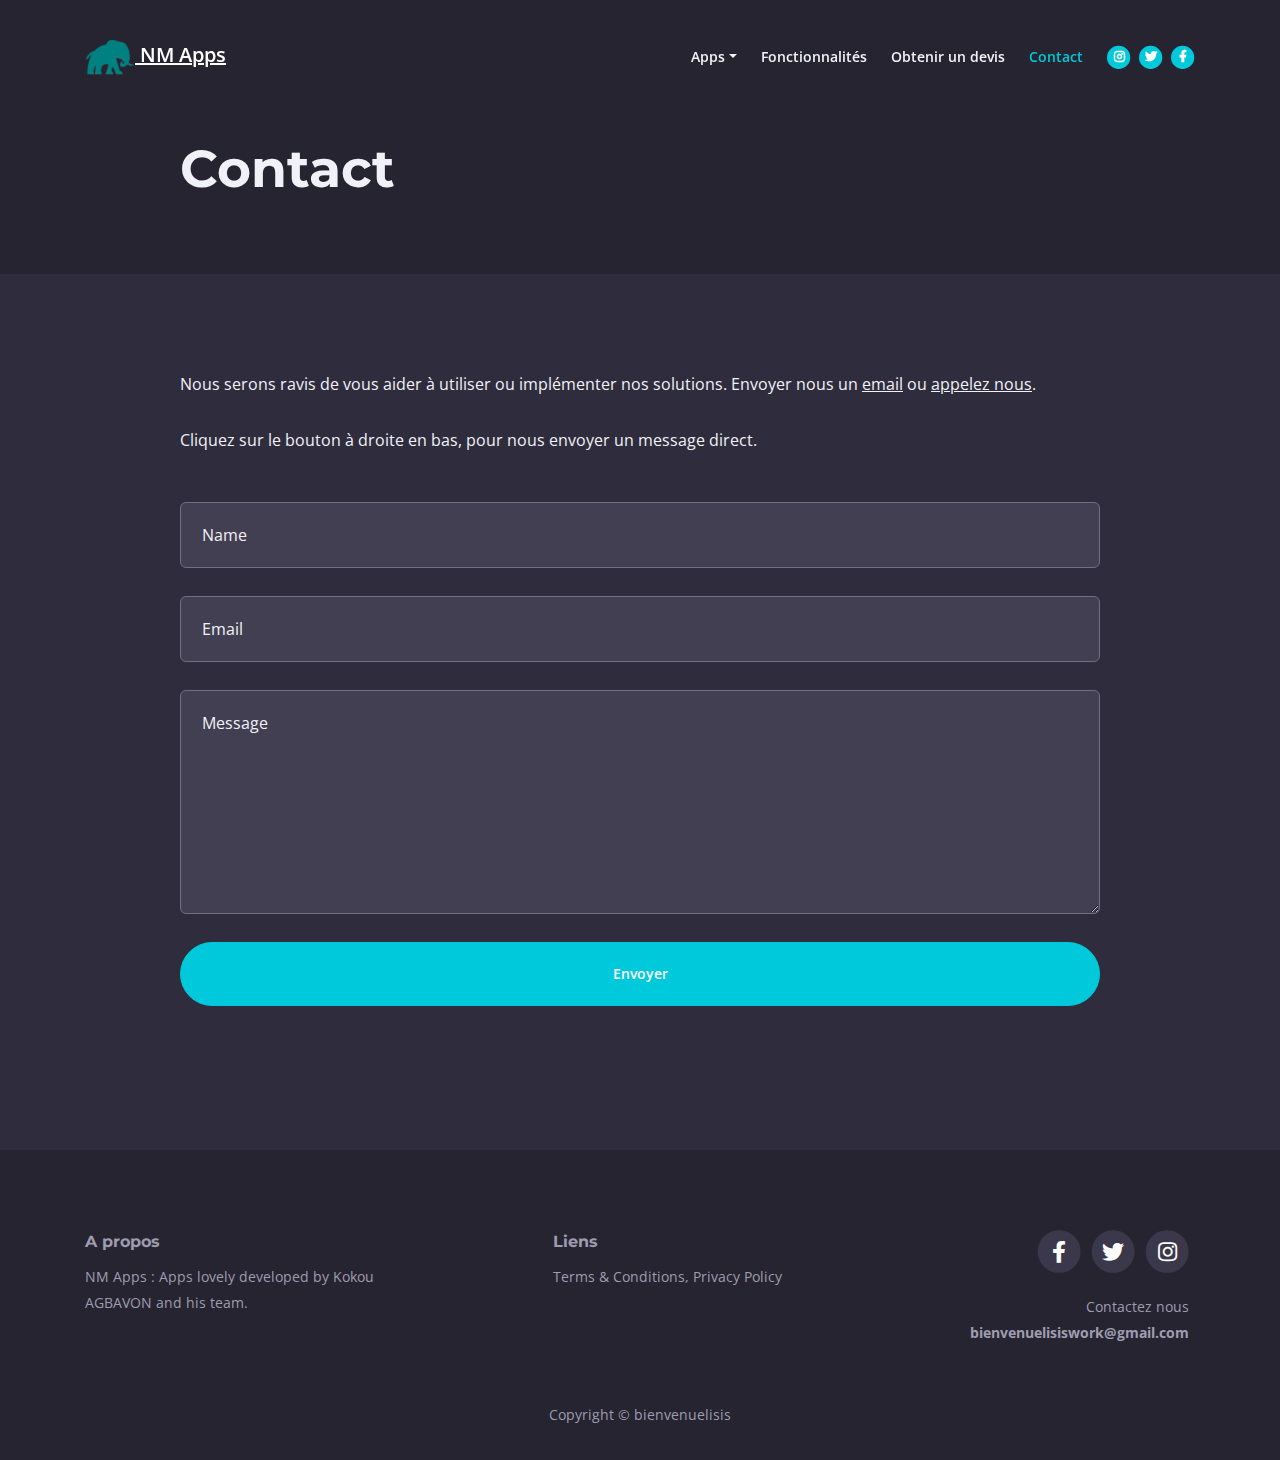
==== commit d8bd84bd: "Add main page, pricing and contact page, need to add correct images" ====
--- a/contact.html
+++ b/contact.html
@@ -1,245 +1,314 @@
 <!DOCTYPE html>
-<html lang="en">
-
-<!-- Mirrored from inovatik.com/leno/contact.html by HTTrack Website Copier/3.x [XR&CO'2014], Sun, 28 Mar 2021 18:27:42 GMT -->
+<html lang="fr">
+
 <head>
     <meta charset="utf-8">
     <meta name="viewport" content="width=device-width, initial-scale=1, shrink-to-fit=no">
-    
+
     <!-- SEO Meta Tags -->
-    <meta name="description" content="Leno is a mobile app landing page template made with HTML and Bootstrap to help you present mobile apps to the online audience and convince visitors to download from the app stores">
-    <meta name="author" content="Inovatik">
+    <meta name="description" content="NM Apps : All apps lovely developed by Kokou AGBAVON and his team.">
+    <meta name="author" content="bienvenuelisis">
 
     <!-- OG Meta Tags to improve the way the post looks when you share the page on LinkedIn, Facebook, Google+ -->
-	<meta property="og:site_name" content="" /> <!-- website name -->
-	<meta property="og:site" content="" /> <!-- website link -->
-	<meta property="og:title" content=""/> <!-- title shown in the actual shared post -->
-	<meta property="og:description" content="" /> <!-- description shown in the actual shared post -->
-	<meta property="og:image" content="" /> <!-- image link, make sure it's jpg -->
-	<meta property="og:url" content="" /> <!-- where do you want your post to link to -->
-	<meta property="og:type" content="article" />
+    <meta property="og:site_name" content="NM Apps"/> <!-- website name -->
+    <meta property="og:site" content="https://apps.noirmeilleur.com/"/> <!-- website link -->
+    <meta property="og:title" content="NM Apps"/> <!-- title shown in the actual shared post -->
+    <meta property="og:description"
+          content="NM Apps : All apps lovely developed by Kokou AGBAVON and his team."/>
+    <!-- description shown in the actual shared post -->
+    <meta property="og:image" content="/icons/logo.png"/> <!-- image link, make sure it's jpg -->
+    <meta property="og:url" content="https://apps.noirmeilleur.com/"/> <!-- where do you want your post to link to -->
+    <meta property="og:type" content="article"/>
 
     <!-- Webpage Title -->
-    <title>Contact Details - Leno</title>
-    
+    <title>NM Apps - Contact</title>
+
     <!-- Styles -->
-    <link href="https://fonts.googleapis.com/css2?family=Open+Sans:ital,wght@0,400;0,600;0,700;1,400&amp;display=swap" rel="stylesheet">
-    <link href="https://fonts.googleapis.com/css2?family=Poppins:wght@600&amp;display=swap" rel="stylesheet">
+    <link href="https://fonts.googleapis.com/css2?family=Open+Sans:ital,wght@0,400;0,600;0,700;1,400&amp;display=swap"
+          rel="stylesheet">
+    <link href="https://fonts.googleapis.com/css2?family=Montserrat:wght@700&amp;display=swap" rel="stylesheet">
     <link href="css/bootstrap.css" rel="stylesheet">
     <link href="css/fontawesome-all.css" rel="stylesheet">
     <link href="css/swiper.css" rel="stylesheet">
-	<link href="css/magnific-popup.css" rel="stylesheet">
-	<link href="css/styles.css" rel="stylesheet">
-	
-	<!-- Favicon  -->
-    <link rel="icon" href="images/favicon.png">
+    <link href="css/magnific-popup.css" rel="stylesheet">
+    <link href="css/styles.css" rel="stylesheet">
+
+    <!-- Favicon  -->
+    <link rel="apple-touch-icon" sizes="180x180" href="/icons/apple-touch-icon.png">
+    <link rel="icon" type="image/png" sizes="32x32" href="/icons/favicon-32x32.png">
+    <link rel="icon" type="image/png" sizes="194x194" href="/icons/favicon-194x194.png">
+    <link rel="icon" type="image/png" sizes="192x192" href="/icons/android-chrome-192x192.png">
+    <link rel="icon" type="image/png" sizes="16x16" href="/icons/favicon-16x16.png">
+    <link rel="manifest" href="/icons/site.webmanifest">
+    <link rel="mask-icon" href="/icons/safari-pinned-tab.svg" color="#ff0000">
+    <link rel="shortcut icon" href="/icons/favicon.ico">
+    <meta name="msapplication-TileColor" content="#00aba9">
+    <meta name="msapplication-TileImage" content="/icons/mstile-144x144.png">
+    <meta name="msapplication-config" content="/icons/browserconfig.xml">
+    <meta name="theme-color" content="#ffffff">
 </head>
 <body data-spy="scroll" data-target=".fixed-top">
-    
-    <!-- Navigation -->
-    <nav class="navbar navbar-expand-lg fixed-top navbar-dark">
-        <div class="container">
-            
-            <!-- Text Logo - Use this if you don't have a graphic logo -->
-            <!-- <a class="navbar-brand logo-text page-scroll" href="index.html">Leno</a> -->
-
-            <!-- Image Logo -->
-            <a class="navbar-brand logo-image" href="index.html"><img src="images/logo.svg" alt="alternative"></a> 
-
-            <button class="navbar-toggler p-0 border-0" type="button" data-toggle="offcanvas">
-                <span class="navbar-toggler-icon"></span>
-            </button>
-
-            <div class="navbar-collapse offcanvas-collapse" id="navbarsExampleDefault">
-                <ul class="navbar-nav ml-auto">
-                    <li class="nav-item">
-                        <a class="nav-link page-scroll" href="article.html">Article <span class="sr-only">(current)</span></a>
-                    </li>
-                    <li class="nav-item">
-                        <a class="nav-link page-scroll" href="features.html">Features</a>
-                    </li>
-                    <li class="nav-item">
-                        <a class="nav-link page-scroll" href="pricing.html">Pricing</a>
-                    </li>
-                    <li class="nav-item dropdown">
-                        <a class="nav-link dropdown-toggle" href="#" id="dropdown01" data-toggle="dropdown" aria-haspopup="true" aria-expanded="false">Drop</a>
-                        <div class="dropdown-menu" aria-labelledby="dropdown01">
-                            <a class="dropdown-item page-scroll" href="terms.html">Terms Conditions</a>
-                            <div class="dropdown-divider"></div>
-                            <a class="dropdown-item page-scroll" href="privacy.html">Privacy Policy</a>
-                        </div>
-                    </li>
-                    <li class="nav-item">
-                        <a class="nav-link page-scroll" href="contact.html">Contact</a>
-                    </li>
-                </ul>
-                <span class="nav-item social-icons">
+
+<!-- Navigation -->
+<nav class="navbar navbar-expand-lg fixed-top navbar-dark">
+    <div class="container">
+
+        <!-- Text Logo - Use this if you don't have a graphic logo -->
+        <!-- <a class="navbar-brand logo-text page-scroll" href="index.html">Leno</a> -->
+
+        <!-- Image Logo -->
+        <a class="navbar-brand logo-image" href="index.html"><img src="icons/logo.png" alt="alternative">
+            NM Apps </a>
+
+        <button class="navbar-toggler p-0 border-0" type="button" data-toggle="offcanvas">
+            <span class="navbar-toggler-icon"></span>
+        </button>
+
+        <div class="navbar-collapse offcanvas-collapse" id="navbarsExampleDefault">
+            <ul class="navbar-nav ml-auto">
+                <li class="nav-item dropdown">
+                    <a class="nav-link dropdown-toggle" href="#" id="dropdown-apps" data-toggle="dropdown"
+                       aria-haspopup="true" aria-expanded="false">Apps</a>
+                    <div class="dropdown-menu" aria-labelledby="dropdown-apps">
+                        <a class="dropdown-item page-scroll" href="">NM News</a>
+                        <div class="dropdown-divider"></div>
+                        <a disabled="disabled" style="color: grey;" class="dropdown-item page-scroll" href="#!">
+                            NM Media</a>
+                        <div class="dropdown-divider"></div>
+                        <a disabled="disabled" style="color: grey;" class="dropdown-item page-scroll" href="#!">
+                            NM Shop</a>
+                    </div>
+                </li>
+                <li class="nav-item">
+                    <a class="nav-link page-scroll" href="index.html#features">Fonctionnalités</a>
+                </li>
+                <li class="nav-item">
+                    <a class="nav-link page-scroll" href="pricing.html">Obtenir un devis</a>
+                </li>
+                <li class="nav-item">
+                    <a class="active nav-link page-scroll" href="contact.html">Contact</a>
+                </li>
+            </ul>
+            <span class="nav-item social-icons">
                     <span class="fa-stack">
-                        <a href="#your-link">
+                        <a target="_blank" href="https://www.instagram.com/noir___meilleur/">
+                            <i class="fas fa-circle fa-stack-2x"></i>
+                            <i class="fab fa-instagram fa-stack-1x"></i>
+                        </a>
+                    </span>
+                    <span class="fa-stack">
+                        <a target="_blank" href="https://twitter.com/noir___meilleur">
+                            <i class="fas fa-circle fa-stack-2x"></i>
+                            <i class="fab fa-twitter fa-stack-1x"></i>
+                        </a>
+                    </span>
+                <span class="fa-stack">
+                        <a target="_blank" href="https://www.facebook.com/noirmeilleurpage/">
                             <i class="fas fa-circle fa-stack-2x"></i>
                             <i class="fab fa-facebook-f fa-stack-1x"></i>
                         </a>
                     </span>
-                    <span class="fa-stack">
-                        <a href="#your-link">
-                            <i class="fas fa-circle fa-stack-2x"></i>
-                            <i class="fab fa-twitter fa-stack-1x"></i>
-                        </a>
-                    </span>
                 </span>
-            </div> <!-- end of navbar-collapse -->
-        </div> <!-- end of container -->
-    </nav> <!-- end of navbar -->
-    <!-- end of navigation -->
-
-
-    <!-- Header -->
-    <header class="ex-header bg-dark-blue">
-        <div class="container">
-            <div class="row">
-                <div class="col-xl-10 offset-xl-1">
-                    <h1>Contact info</h1>
-                </div> <!-- end of col -->
-            </div> <!-- end of row -->
-        </div> <!-- end of container -->
-    </header> <!-- end of ex-header -->
-    <!-- end of header -->
-
-
-    <!-- Form -->
-    <div class="ex-form-1 pt-6 pb-5">
-        <div class="container">
-            <div class="row">
-                <div class="col-xl-10 offset-xl-1">
-                    <p class="mb-5">We love to create dependable business are solutions for small and medium sized word companies. Email our office using <a href="mailto:contact@leno.com">contact@leno.com</a> or call us using <a href="tel:123-456-7890">+123-456-7890</a></p>
-                    
-                    <!-- Contact Form -->
-                    <form id="contactForm" class="mb-6" data-toggle="validator" data-focus="false">
-                        <div class="form-group">
-                            <input type="text" class="form-control-input" id="cname" required>
-                            <label class="label-control" for="cname">Name</label>
-                            <div class="help-block with-errors"></div>
-                        </div>
-                        <div class="form-group">
-                            <input type="email" class="form-control-input" id="cemail" required>
-                            <label class="label-control" for="cemail">Email</label>
-                            <div class="help-block with-errors"></div>
-                        </div>
-                        <div class="form-group">
-                            <textarea class="form-control-textarea" id="cmessage" required></textarea>
-                            <label class="label-control" for="cmessage">Your message</label>
-                            <div class="help-block with-errors"></div>
-                        </div>
-                        <div class="form-group">
-                            <button type="submit" class="form-control-submit-button">Submit Message</button>
-                        </div>
-                        <div class="form-message">
-                            <div id="cmsgSubmit" class="h3 text-center hidden"></div>
-                        </div>
-                    </form>
-                    <!-- end of contact form -->
-
-                </div> <!-- end of col -->
-            </div> <!-- end of row -->
-        </div> <!-- end of container -->
-    </div> <!-- end of ex-form-1 -->
-    <!-- end of form -->
-
-
-    <!-- Basic -->
-    <div class="ex-basic-1">
-        <div class="container">
-            <div class="row">
-                <div class="col-xl-10 offset-xl-1">
-                    <h2 class="mb-4">Office location</h2>
-                    <p class="mb-5">Are you looking for ways to grow the user base for your mobile application? Then you have arrived at the right place. Here you will find a curated collection of landing page HTML templates that will help you build an engaging online presentation for your mobile app and convince visitors to become users all templates.</p>
-                        
-                    <div class="map-responsive">
-                        <iframe src="https://www.google.com/maps/embed?pb=!1m18!1m12!1m3!1d1241.5303553091994!2d-0.14076024298621118!3d51.51210217963597!2m3!1f0!2f0!3f0!3m2!1i1024!2i768!4f13.1!3m3!1m2!1s0x487604d502268421%3A0x6a7d62889992f993!2sRegent+St%2C+Soho%2C+London+W1B+5TH%2C+UK!5e0!3m2!1sen!2sro!4v1476174541049" allowfullscreen></iframe>
-                    </div>
-                        
-                    <p class="mb-5">In the roundup are premium which means you need to pay for them but we're talking small amounts of money which won't break your bank account but will help authors make a living. In return you get a high quality, updated item together with technical support so needed when creating online projects.</p>
-                    <a class="btn-solid-reg mb-6" href="index.html">Download</a>
-                </div> <!-- end of col -->
-            </div> <!-- end of row -->
-        </div> <!-- end of container -->
-    </div> <!-- end of ex-basic-1 -->
-    <!-- end of basic -->
-
-
-    <!-- Footer -->
-    <div class="footer bg-dark-blue">
-        <div class="container">
-            <div class="row">
-                <div class="col-lg-12">
-                    <div class="footer-col first">
-                        <h6>About Leno</h6>
-                        <p class="p-small">Leno is a mobile app HTML Bootstrap landing page template built to help you create great basic websites for apps and grow the user base.</p>
-                    </div> <!-- end of footer-col -->
-                    <div class="footer-col second">
-                        <h6>Links</h6>
-                        <ul class="list-unstyled li-space-lg p-small">
-                            <li>Important: <a href="terms.html">Terms & Conditions</a>, <a href="privacy.html">Privacy Policy</a></li>
-                            <li>Useful: <a href="#">Colorpicker</a>, <a href="#">Icon Library</a>, <a href="#">Illustrations</a></li>
-                            <li>Menu: <a href="article.html">Article</a>, <a href="features.html">Features</a>, <a href="pricing.html">Pricing</a>, <a href="contact.html">Contact</a></li>
-                        </ul>
-                    </div> <!-- end of footer-col -->
-                    <div class="footer-col third">
+        </div> <!-- end of navbar-collapse -->
+    </div> <!-- end of container -->
+</nav> <!-- end of navbar -->
+<!-- end of navigation -->
+
+
+<!-- Header -->
+<header class="ex-header bg-dark-blue">
+    <div class="container">
+        <div class="row">
+            <div class="col-xl-10 offset-xl-1">
+                <h1>Contact</h1>
+            </div> <!-- end of col -->
+        </div> <!-- end of row -->
+    </div> <!-- end of container -->
+</header> <!-- end of ex-header -->
+<!-- end of header -->
+
+
+<!-- Form -->
+<div class="ex-form-1 pt-6 pb-5">
+    <div class="container">
+        <div class="row">
+            <div class="col-xl-10 offset-xl-1">
+                <p class="mb-5">
+                    Nous serons ravis de vous aider à utiliser ou implémenter nos solutions.
+                    Envoyer nous un <a href="mailto:bienvenuelisiswork@gmail.com">email</a> ou
+                    <a href="tel:0022890495033">appelez nous</a>.
+                    <br>
+                    <br>
+                    Cliquez sur le bouton à droite en bas, pour nous envoyer un message direct.
+                </p>
+
+                <!-- Contact Form -->
+                <form method="POST" action="https://formspree.io/xknqezbp" id="contactForm" class="mb-6"
+                      data-toggle="validator"
+                      data-focus="false">
+                    <div class="form-group">
+                        <input type="text" class="form-control-input" id="name" required>
+                        <label class="label-control" for="name">Name</label>
+                        <div class="help-block with-errors"></div>
+                    </div>
+                    <div class="form-group">
+                        <input type="email" class="form-control-input" id="email" required>
+                        <label class="label-control" for="email">Email</label>
+                        <div class="help-block with-errors"></div>
+                    </div>
+                    <div class="form-group">
+                        <textarea class="form-control-textarea" id="message" required></textarea>
+                        <label class="label-control" for="message">Message</label>
+                        <div class="help-block with-errors"></div>
+                    </div>
+                    <div class="form-group">
+                        <button type="submit" class="form-control-submit-button">Envoyer</button>
+                    </div>
+                    <div class="form-message">
+                        <p id="my-form-status"></p>
+                    </div>
+                </form>
+                <!-- end of contact form -->
+
+            </div> <!-- end of col -->
+        </div> <!-- end of row -->
+    </div> <!-- end of container -->
+</div> <!-- end of ex-form-1 -->
+<!-- end of form -->
+
+
+<!-- Footer -->
+<div class="footer bg-dark-blue">
+    <div class="container">
+        <div class="row">
+            <div class="col-lg-12">
+                <div class="footer-col first">
+                    <h6>A propos</h6>
+                    <p class="p-small">
+                        NM Apps : Apps lovely developed by Kokou AGBAVON and his team.
+                    </p>
+                </div> <!-- end of footer-col -->
+                <div class="footer-col second">
+                    <h6>Liens</h6>
+                    <ul class="list-unstyled li-space-lg p-small">
+                        <li><a target="_blank" href="https://noirmeilleur.com/terms_and_conditions_use">Terms &
+                            Conditions</a>,
+                            <a target="_blank" href="https://noirmeilleur.com/privacy-policies.html">Privacy
+                                Policy</a></li>
+                    </ul>
+                </div> <!-- end of footer-col -->
+                <div class="footer-col third">
                         <span class="fa-stack">
-                            <a href="#your-link">
+                            <a target="_blank" href="https://www.facebook.com/noirmeilleurpage/">
                                 <i class="fas fa-circle fa-stack-2x"></i>
                                 <i class="fab fa-facebook-f fa-stack-1x"></i>
                             </a>
                         </span>
-                        <span class="fa-stack">
-                            <a href="#your-link">
+                    <span class="fa-stack">
+                            <a target="_blank" href="https://twitter.com/noir___meilleur">
                                 <i class="fas fa-circle fa-stack-2x"></i>
                                 <i class="fab fa-twitter fa-stack-1x"></i>
                             </a>
                         </span>
-                        <span class="fa-stack">
-                            <a href="#your-link">
-                                <i class="fas fa-circle fa-stack-2x"></i>
-                                <i class="fab fa-pinterest-p fa-stack-1x"></i>
-                            </a>
-                        </span>
-                        <span class="fa-stack">
-                            <a href="#your-link">
+                    <span class="fa-stack">
+                            <a target="_blank" href="https://www.instagram.com/noir___meilleur/">
                                 <i class="fas fa-circle fa-stack-2x"></i>
                                 <i class="fab fa-instagram fa-stack-1x"></i>
                             </a>
                         </span>
-                        <p class="p-small">We would love to hear from you <a href="mailto:contact@leno.com"><strong>contact@leno.com</strong></a></p>
-                    </div> <!-- end of footer-col -->
-                </div> <!-- end of col -->
-            </div> <!-- end of row -->
-        </div> <!-- end of container -->
-    </div> <!-- end of footer -->  
-    <!-- end of footer -->
-
-
-    <!-- Copyright -->
-    <div class="copyright bg-dark-blue">
-        <div class="container">
-            <div class="row">
-                <div class="col-lg-12">
-                    <p class="p-small">Copyright © <a href="https://inovatik.com/">Template by Inovatik</a></p>
-                </div> <!-- end of col -->
-            </div> <!-- enf of row -->
-        </div> <!-- end of container -->
-    </div> <!-- end of copyright --> 
-    <!-- end of copyright -->
-    
-    	
-    <!-- Scripts -->
-    <script src="js/jquery.min.js"></script> <!-- jQuery for Bootstrap's JavaScript plugins -->
-    <script src="js/bootstrap.min.js"></script> <!-- Bootstrap framework -->
-    <script src="js/jquery.easing.min.js"></script> <!-- jQuery Easing for smooth scrolling between anchors -->
-    <script src="js/swiper.min.js"></script> <!-- Swiper for image and text sliders -->
-    <script src="js/jquery.magnific-popup.js"></script> <!-- Magnific Popup for lightboxes -->
-    <script src="js/morphext.min.js"></script> <!-- Morphtext rotating text in the header -->
-    <script src="js/scripts.js"></script> <!-- Custom scripts -->
+                    <p class="p-small">Contactez nous <a
+                            href="mailto:bienvenuelisiswork@gmail.com"><strong>bienvenuelisiswork@gmail.com</strong></a>
+                    </p>
+                </div> <!-- end of footer-col -->
+            </div> <!-- end of col -->
+        </div> <!-- end of row -->
+    </div> <!-- end of container -->
+</div> <!-- end of footer -->
+<!-- end of footer -->
+
+
+<!-- Copyright -->
+<div class="copyright bg-dark-blue">
+    <div class="container">
+        <div class="row">
+            <div class="col-lg-12">
+                <p class="p-small">Copyright © <a target="_blank" href="https://bienvenuelisis.github.io/">bienvenuelisis</a>
+                </p>
+            </div> <!-- end of col -->
+        </div> <!-- enf of row -->
+    </div> <!-- end of container -->
+</div> <!-- end of copyright -->
+<!-- end of copyright -->
+
+
+<!-- Scripts -->
+<script src="js/jquery.min.js"></script> <!-- jQuery for Bootstrap's JavaScript plugins -->
+<script src="js/bootstrap.min.js"></script> <!-- Bootstrap framework -->
+<script src="js/jquery.easing.min.js"></script> <!-- jQuery Easing for smooth scrolling between anchors -->
+<script src="js/swiper.min.js"></script> <!-- Swiper for image and text sliders -->
+<script src="js/jquery.magnific-popup.js"></script> <!-- Magnific Popup for lightboxes -->
+<script src="js/morphext.min.js"></script> <!-- Morphtext rotating text in the header -->
+<script src="js/scripts.js"></script> <!-- Custom scripts -->
+<script src="https://formspree.io/js/formbutton-v1.min.js" defer></script>
+<script>
+    /* paste this line in verbatim */
+    window.formbutton = window.formbutton || function () {
+        (formbutton.q = formbutton.q || []).push(arguments)
+    };
+
+    /* customize formbutton below*/
+    formbutton("create", {
+        action: "https://formspree.io/f/xknqezbp",
+        title: "Message direct",
+        fields: [
+            {
+                type: "email",
+                label: "Email:",
+                name: "email",
+                required: true,
+                placeholder: "votre@email.com"
+            },
+            {
+                type: "textarea",
+                label: "Message:",
+                name: "message",
+                placeholder: "En quoi pouvous nous aider ?",
+            },
+            {type: "submit"}
+        ],
+        styles: {
+            title: {
+                backgroundColor: "teal"
+            },
+            button: {
+                backgroundColor: "teal"
+            }
+        }
+    });
+</script>
+<script>
+    var form = document.getElementById("contactForm");
+
+    async function handleSubmit(event) {
+        event.preventDefault();
+        var status = document.getElementById("my-form-status");
+        var data = new FormData(event.target);
+        fetch(event.target.action, {
+            method: form.method,
+            body: data,
+            headers: {
+                'Accept': 'application/json'
+            }
+        }).then(response => {
+            status.innerHTML = "Merci pour votre message ! Nous vous répondrons dès que possible.";
+            form.reset()
+        }).catch(error => {
+            status.innerHTML = "Oups ! Une erreur s'est produite lors de l'envoi de votre message.<br> Réessayes ultérieurement."
+        });
+    }
+
+    form.addEventListener("submit", handleSubmit)
+</script>
 </body>
 
-<!-- Mirrored from inovatik.com/leno/contact.html by HTTrack Website Copier/3.x [XR&CO'2014], Sun, 28 Mar 2021 18:27:42 GMT -->
 </html>--- a/css/styles.css
+++ b/css/styles.css
@@ -486,8 +486,8 @@
 }
 
 .navbar .logo-image img {
-    width: 6.625rem;
-	height: 2rem;
+    width : 50px;
+    height : 50px;
 }
 
 .navbar .logo-text {
